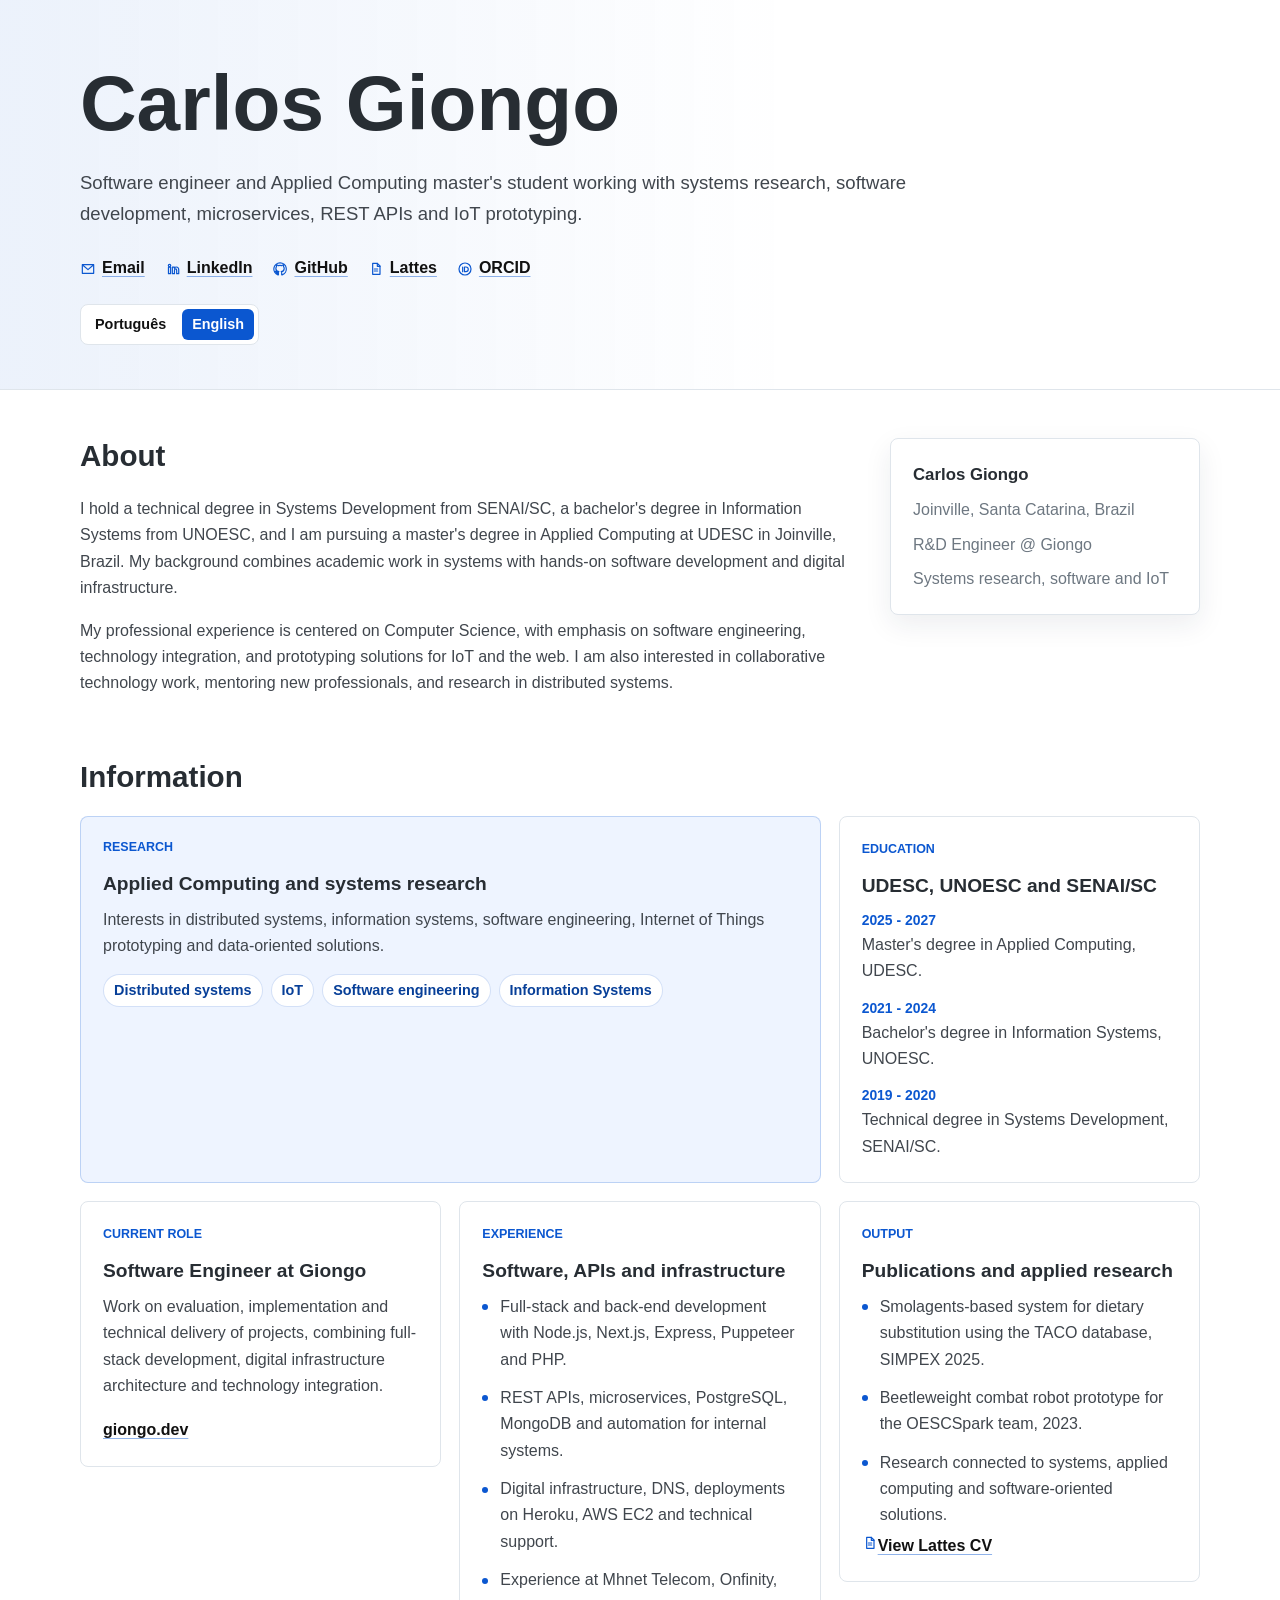
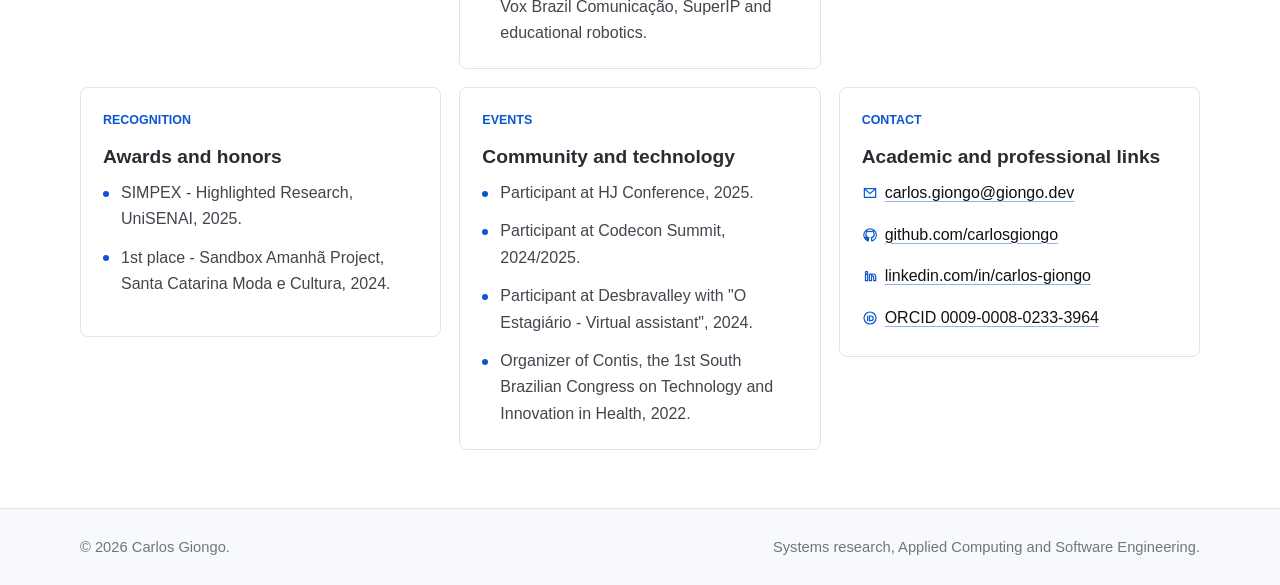
==== en/index.html @ 08990a7a "Add files via upload" ====
<!doctype html>
<html lang="en">
  <head>
    <meta charset="utf-8">
    <meta name="viewport" content="width=device-width, initial-scale=1">
    <title>Carlos Giongo | Systems Research and Software Engineering</title>
    <meta name="description" content="Personal website of Carlos Giongo, software engineer, Applied Computing master's student at UDESC, and researcher in systems, software, microservices, REST APIs and IoT.">
    <meta name="author" content="Carlos Giongo">
    <meta name="keywords" content="Carlos Giongo, Giongo, systems research, information systems, applied computing, software engineering, distributed systems, microservices, REST APIs, IoT, UDESC, UNOESC">
    <meta name="robots" content="index, follow">
    <meta name="theme-color" content="#0b57d0">
    <link rel="canonical" href="https://carlosgiongo.com.br/en/">
    <meta property="og:type" content="profile">
    <meta property="og:locale" content="en_US">
    <meta property="og:locale:alternate" content="pt_BR">
    <meta property="og:title" content="Carlos Giongo | Systems Research">
    <meta property="og:description" content="Software engineer and Applied Computing master's student working with systems research, software, microservices, REST APIs and IoT.">
    <meta property="og:url" content="https://carlosgiongo.com.br/en/">
    <meta property="og:site_name" content="Carlos Giongo">
    <meta name="twitter:card" content="summary">
    <meta name="twitter:title" content="Carlos Giongo | Systems Research">
    <meta name="twitter:description" content="Software engineer, systems researcher and Applied Computing master's student at UDESC.">
    <link rel="alternate" hreflang="pt-BR" href="https://carlosgiongo.com.br/">
    <link rel="alternate" hreflang="en" href="https://carlosgiongo.com.br/en/">
    <link rel="alternate" hreflang="x-default" href="https://carlosgiongo.com.br/">
    <link rel="stylesheet" href="../styles.css">
    <!-- Google tag (gtag.js) -->
    <script async src="https://www.googletagmanager.com/gtag/js?id=G-MVPJH0V9WR"></script>
    <script>
      window.dataLayer = window.dataLayer || [];
      function gtag(){dataLayer.push(arguments);}
      gtag('js', new Date());

      gtag('config', 'G-MVPJH0V9WR');
    </script>
    <script type="application/ld+json">
      {
        "@context": "https://schema.org",
        "@type": "Person",
        "name": "Carlos Giongo",
        "alternateName": ["Carlos Giongo", "Giongo", "GIONGO, C. E.", "GIONGO, Carlos"],
        "url": "https://carlosgiongo.com.br/en/",
        "email": "mailto:carlos.giongo@giongo.dev",
        "jobTitle": "Software Engineer",
        "worksFor": {
          "@type": "Organization",
          "name": "Giongo"
        },
        "alumniOf": [
          {
            "@type": "CollegeOrUniversity",
            "name": "Santa Catarina State University"
          },
          {
            "@type": "CollegeOrUniversity",
            "name": "University of Western Santa Catarina"
          },
          {
            "@type": "EducationalOrganization",
            "name": "SENAI/SC"
          }
        ],
        "knowsAbout": [
          "Systems research",
          "Applied Computing",
          "Software Engineering",
          "Information Systems",
          "Distributed Systems",
          "Microservices",
          "REST APIs",
          "Internet of Things"
        ],
        "sameAs": [
          "https://www.linkedin.com/in/carlos-giongo/",
          "https://github.com/carlosgiongo",
          "http://lattes.cnpq.br/2771022570185135",
          "https://orcid.org/0009-0008-0233-3964"
        ]
      }
    </script>
  </head>
  <body>
    <svg class="icon-sprite" aria-hidden="true" focusable="false">
      <symbol id="icon-mail" viewBox="0 0 24 24">
        <path d="M3.5 5.5h17v13h-17z"></path>
        <path d="m4 6 8 7 8-7"></path>
      </symbol>
      <symbol id="icon-linkedin" viewBox="0 0 24 24">
        <path d="M5.2 9.2h3.1v9.8H5.2z"></path>
        <path d="M6.8 5a1.8 1.8 0 1 1 0 3.6 1.8 1.8 0 0 1 0-3.6z"></path>
        <path d="M11 9.2h3v1.4c.5-.8 1.4-1.6 3-1.6 3 0 3.6 2 3.6 4.6V19h-3.1v-4.8c0-1.1 0-2.5-1.5-2.5s-1.8 1.2-1.8 2.5V19H11z"></path>
      </symbol>
      <symbol id="icon-github" viewBox="0 0 24 24">
        <path d="M12 2.8a9.3 9.3 0 0 0-3 18.1c.5.1.7-.2.7-.5v-1.8c-2.8.6-3.4-1.2-3.4-1.2-.5-1.1-1.1-1.4-1.1-1.4-.9-.6.1-.6.1-.6 1 .1 1.5 1 1.5 1 .9 1.5 2.3 1.1 2.9.8.1-.6.3-1.1.6-1.3-2.2-.2-4.5-1.1-4.5-4.7 0-1 .4-1.9 1-2.6-.1-.3-.4-1.3.1-2.6 0 0 .8-.3 2.7 1a9.2 9.2 0 0 1 4.9 0c1.8-1.3 2.7-1 2.7-1 .5 1.3.2 2.3.1 2.6.6.7 1 1.5 1 2.6 0 3.6-2.3 4.5-4.5 4.7.4.3.7.9.7 1.8v2.7c0 .3.2.6.7.5A9.3 9.3 0 0 0 12 2.8z"></path>
      </symbol>
      <symbol id="icon-doc" viewBox="0 0 24 24">
        <path d="M7 3.5h7l4 4V20H7z"></path>
        <path d="M14 3.5V8h4"></path>
        <path d="M9.5 12h5"></path>
        <path d="M9.5 15h5"></path>
      </symbol>
      <symbol id="icon-orcid" viewBox="0 0 24 24">
        <path d="M12 21a9 9 0 1 0 0-18 9 9 0 0 0 0 18z"></path>
        <path d="M8.5 9v7"></path>
        <path d="M11.2 9h2.2a3.5 3.5 0 0 1 0 7h-2.2z"></path>
      </symbol>
    </svg>
    <header class="site-header">
      <div class="wrap">
        <h1>Carlos Giongo</h1>
        <p class="lead">
          Software engineer and Applied Computing master's student working with systems research,
          software development, microservices, REST APIs and IoT prototyping.
        </p>
        <div class="quick-links" aria-label="Main links">
          <a href="mailto:carlos.giongo@giongo.dev"><svg class="icon"><use href="#icon-mail"></use></svg>Email</a>
          <a href="https://www.linkedin.com/in/carlos-giongo/"><svg class="icon"><use href="#icon-linkedin"></use></svg>LinkedIn</a>
          <a href="https://github.com/carlosgiongo"><svg class="icon"><use href="#icon-github"></use></svg>GitHub</a>
          <a href="http://lattes.cnpq.br/2771022570185135"><svg class="icon"><use href="#icon-doc"></use></svg>Lattes</a>
          <a href="https://orcid.org/0009-0008-0233-3964"><svg class="icon"><use href="#icon-orcid"></use></svg>ORCID</a>
        </div>
        <div class="language-switch" aria-label="Select language">
          <a href="../" lang="pt-BR" data-lang-switch="pt">Português</a>
          <a class="is-current" href="./" lang="en" data-lang-switch="en">English</a>
        </div>
      </div>
    </header>

    <main class="wrap content" id="content">
      <section class="intro" aria-labelledby="about">
        <div>
          <h2 id="about">About</h2>
          <p>
            I hold a technical degree in Systems Development from SENAI/SC, a bachelor's degree in Information
            Systems from UNOESC, and I am pursuing a master's degree in Applied Computing at UDESC in
            Joinville, Brazil. My background combines academic work in systems with hands-on software
            development and digital infrastructure.
          </p>
          <p>
            My professional experience is centered on Computer Science, with emphasis on software engineering,
            technology integration, and prototyping solutions for IoT and the web. I am also interested in
            collaborative technology work, mentoring new professionals, and research in distributed systems.
          </p>
        </div>
        <aside class="identity-card" aria-label="Professional identity summary">
          <strong>Carlos Giongo</strong>
          <span>Joinville, Santa Catarina, Brazil</span>
          <span>R&amp;D Engineer @ Giongo</span>
          <span>Systems research, software and IoT</span>
        </aside>
      </section>

      <section aria-labelledby="cards">
        <h2 id="cards">Information</h2>
        <div class="card-grid">
          <article class="card feature" style="height: 100%;">
            <p class="card-kicker">Research</p>
            <h3>Applied Computing and systems research</h3>
            <p>
              Interests in distributed systems, information systems, software engineering, Internet of Things
              prototyping and data-oriented solutions.
            </p>
            <ul class="tag-list" aria-label="Research topics">
              <li>Distributed systems</li>
              <li>IoT</li>
              <li>Software engineering</li>
              <li>Information Systems</li>
            </ul>
          </article>

          <article class="card">
            <p class="card-kicker">Education</p>
            <h3>UDESC, UNOESC and SENAI/SC</h3>
            <ol class="timeline">
              <li>
                <time>2025 - 2027</time>
                <span>Master's degree in Applied Computing, UDESC.</span>
              </li>
              <li>
                <time>2021 - 2024</time>
                <span>Bachelor's degree in Information Systems, UNOESC.</span>
              </li>
              <li>
                <time>2019 - 2020</time>
                <span>Technical degree in Systems Development, SENAI/SC.</span>
              </li>
            </ol>
          </article>

          <article class="card">
            <p class="card-kicker">Current role</p>
            <h3>Software Engineer at Giongo</h3>
            <p>
              Work on evaluation, implementation and technical delivery of projects, combining full-stack
              development, digital infrastructure architecture and technology integration.
            </p>
            <a class="text-link" href="https://giongo.dev/">giongo.dev</a>
          </article>

          <article class="card">
            <p class="card-kicker">Experience</p>
            <h3>Software, APIs and infrastructure</h3>
            <ul class="plain-list">
              <li>Full-stack and back-end development with Node.js, Next.js, Express, Puppeteer and PHP.</li>
              <li>REST APIs, microservices, PostgreSQL, MongoDB and automation for internal systems.</li>
              <li>Digital infrastructure, DNS, deployments on Heroku, AWS EC2 and technical support.</li>
              <li>Experience at Mhnet Telecom, Onfinity, Vox Brazil Comunicação, SuperIP and educational robotics.</li>
            </ul>
          </article>

          <article class="card">
            <p class="card-kicker">Output</p>
            <h3>Publications and applied research</h3>
            <ul class="plain-list">
              <li>Smolagents-based system for dietary substitution using the TACO database, SIMPEX 2025.</li>
              <li>Beetleweight combat robot prototype for the OESCSpark team, 2023.</li>
              <li>Research connected to systems, applied computing and software-oriented solutions.</li>
            </ul>
            <a class="text-link icon-link" href="http://lattes.cnpq.br/2771022570185135"><svg class="icon"><use href="#icon-doc"></use></svg>View Lattes CV</a>
          </article>

          <article class="card">
            <p class="card-kicker">Recognition</p>
            <h3>Awards and honors</h3>
            <ul class="plain-list">
              <li>SIMPEX - Highlighted Research, UniSENAI, 2025.</li>
              <li>1st place - Sandbox Amanhã Project, Santa Catarina Moda e Cultura, 2024.</li>
            </ul>
          </article>

          <article class="card">
            <p class="card-kicker">Events</p>
            <h3>Community and technology</h3>
            <ul class="plain-list">
              <li>Participant at HJ Conference, 2025.</li>
              <li>Participant at Codecon Summit, 2024/2025.</li>
              <li>Participant at Desbravalley with "O Estagiário - Virtual assistant", 2024.</li>
              <li>Organizer of Contis, the 1st South Brazilian Congress on Technology and Innovation in Health, 2022.</li>
            </ul>
          </article>

          <article class="card">
            <p class="card-kicker">Contact</p>
            <h3>Academic and professional links</h3>
            <ul class="link-list">
              <li><a href="mailto:carlos.giongo@giongo.dev"><svg class="icon"><use href="#icon-mail"></use></svg>carlos.giongo@giongo.dev</a></li>
              <li><a href="https://github.com/carlosgiongo"><svg class="icon"><use href="#icon-github"></use></svg>github.com/carlosgiongo</a></li>
              <li><a href="https://www.linkedin.com/in/carlos-giongo/"><svg class="icon"><use href="#icon-linkedin"></use></svg>linkedin.com/in/carlos-giongo</a></li>
              <li><a href="https://orcid.org/0009-0008-0233-3964"><svg class="icon"><use href="#icon-orcid"></use></svg>ORCID 0009-0008-0233-3964</a></li>
            </ul>
          </article>
        </div>
      </section>
    </main>

    <footer class="site-footer">
      <div class="wrap footer-grid">
        <p>&copy; <span id="current-year">2026</span> Carlos Giongo.</p>
        <p>Systems research, Applied Computing and Software Engineering.</p>
      </div>
    </footer>

    <script src="../script.js"></script>
  </body>
</html>
---- styles.css ----
:root {
  --background: #ffffff;
  --surface: #f7f9fc;
  --surface-strong: #eef4ff;
  --text: #40464d;
  --heading: #272d33;
  --muted: #6d7781;
  --line: #dfe5eb;
  --blue: #0b57d0;
  --blue-dark: #073f98;
  --black: #111111;
  --shadow: 0 10px 28px rgba(20, 36, 64, 0.08);
}

* {
  box-sizing: border-box;
}

html {
  scroll-behavior: smooth;
}

body {
  margin: 0;
  background: var(--background);
  color: var(--text);
  font-family: Arial, Helvetica, sans-serif;
  font-size: 16px;
  line-height: 1.65;
}

.icon-sprite {
  display: none;
}

a {
  color: var(--black);
  text-decoration-color: rgba(11, 87, 208, 0.45);
  text-decoration-thickness: 1px;
  text-underline-offset: 3px;
}

a:hover,
a:focus {
  color: var(--blue);
}

.icon {
  width: 1em;
  height: 1em;
  flex: 0 0 auto;
  color: var(--blue);
  fill: none;
  stroke: currentColor;
  stroke-linecap: round;
  stroke-linejoin: round;
  stroke-width: 1.8;
}

.wrap {
  width: min(1120px, calc(100% - 40px));
  margin: 0 auto;
}

.site-header {
  border-bottom: 1px solid var(--line);
  background:
    linear-gradient(90deg, rgba(11, 87, 208, 0.08), rgba(11, 87, 208, 0) 62%),
    var(--background);
  padding: 56px 0 44px;
}

.eyebrow {
  margin: 0 0 4px;
  color: var(--blue);
  font-size: 0.95rem;
  font-weight: 700;
}

h1,
h2,
h3 {
  color: var(--heading);
  line-height: 1.2;
}

h1 {
  margin: 0;
  font-size: clamp(2.4rem, 7vw, 4.9rem);
  letter-spacing: 0;
}

h2 {
  margin: 0 0 22px;
  font-size: 1.85rem;
}

h3 {
  margin: 0 0 12px;
  font-size: 1.2rem;
}

.lead {
  max-width: 840px;
  margin: 18px 0 0;
  color: var(--text);
  font-size: 1.16rem;
}

.quick-links {
  display: flex;
  flex-wrap: wrap;
  gap: 10px 20px;
  margin-top: 26px;
}

.quick-links a {
  display: inline-flex;
  align-items: center;
  gap: 6px;
  font-weight: 700;
}

.language-switch {
  display: inline-flex;
  gap: 6px;
  margin-top: 22px;
  border: 1px solid var(--line);
  border-radius: 8px;
  padding: 4px;
  background: #ffffff;
}

.language-switch a {
  border-radius: 6px;
  padding: 4px 10px;
  color: var(--black);
  font-size: 0.9rem;
  font-weight: 700;
  text-decoration: none;
}

.language-switch a:hover,
.language-switch a:focus,
.language-switch .is-current {
  background: var(--blue);
  color: #ffffff;
}

.content {
  padding: 48px 0 58px;
}

.intro {
  display: grid;
  grid-template-columns: minmax(0, 1fr) 310px;
  gap: 34px;
  align-items: start;
  margin-bottom: 46px;
}

.intro p {
  max-width: 780px;
  margin: 0 0 16px;
}

.identity-card,
.card {
  border: 1px solid var(--line);
  border-radius: 8px;
  background: var(--background);
}

.identity-card {
  display: grid;
  gap: 8px;
  padding: 22px;
  box-shadow: var(--shadow);
}

.identity-card strong {
  color: var(--heading);
  font-size: 1.05rem;
}

.identity-card span {
  color: var(--muted);
}

.card-grid {
  display: grid;
  grid-template-columns: repeat(3, minmax(0, 1fr));
  align-items: start;
  gap: 18px;
}

.card {
  min-height: 250px;
  padding: 22px;
}

.card.feature {
  grid-column: span 2;
  min-height: 218px;
  padding-block: 20px;
  background: var(--surface-strong);
  border-color: rgba(11, 87, 208, 0.22);
}

.card p {
  margin: 0 0 14px;
}

.card-kicker {
  color: var(--blue);
  font-size: 0.78rem;
  font-weight: 700;
  letter-spacing: 0;
  text-transform: uppercase;
}

.tag-list,
.plain-list,
.link-list,
.timeline {
  margin: 0;
  padding: 0;
}

.tag-list {
  display: flex;
  flex-wrap: wrap;
  gap: 8px;
  list-style: none;
}

.tag-list li {
  border: 1px solid rgba(11, 87, 208, 0.18);
  border-radius: 999px;
  background: #ffffff;
  color: var(--blue-dark);
  padding: 4px 10px;
  font-size: 0.9rem;
  font-weight: 700;
}

.timeline,
.plain-list,
.link-list {
  list-style: none;
}

.plain-list li {
  position: relative;
  padding-left: 18px;
}

.plain-list li::before {
  position: absolute;
  left: 0;
  top: 0.66em;
  width: 6px;
  height: 6px;
  border-radius: 50%;
  background: var(--blue);
  content: "";
}

.timeline li + li,
.plain-list li + li,
.link-list li + li {
  margin-top: 12px;
}

.link-list a,
.icon-link {
  display: inline-flex;
  align-items: center;
  gap: 7px;
}

.timeline time {
  display: block;
  color: var(--blue);
  font-size: 0.87rem;
  font-weight: 700;
}

.timeline span {
  display: block;
}

.text-link {
  display: inline-block;
  margin-top: 4px;
  font-weight: 700;
}

.site-footer {
  border-top: 1px solid var(--line);
  background: var(--surface);
  color: var(--muted);
  padding: 26px 0;
  font-size: 0.92rem;
}

.footer-grid {
  display: flex;
  flex-wrap: wrap;
  justify-content: space-between;
  gap: 10px 24px;
}

.footer-grid p {
  margin: 0;
}

@media (max-width: 860px) {
  .intro,
  .card-grid {
    grid-template-columns: 1fr;
  }

  .card.feature {
    grid-column: auto;
  }

  .card {
    min-height: 0;
  }
}

@media (max-width: 560px) {
  .wrap {
    width: min(100% - 28px, 1120px);
  }

  .site-header {
    padding: 38px 0 34px;
  }

  .lead {
    font-size: 1.04rem;
  }

  .content {
    padding: 34px 0 42px;
  }

  .quick-links {
    gap: 8px 14px;
  }
}
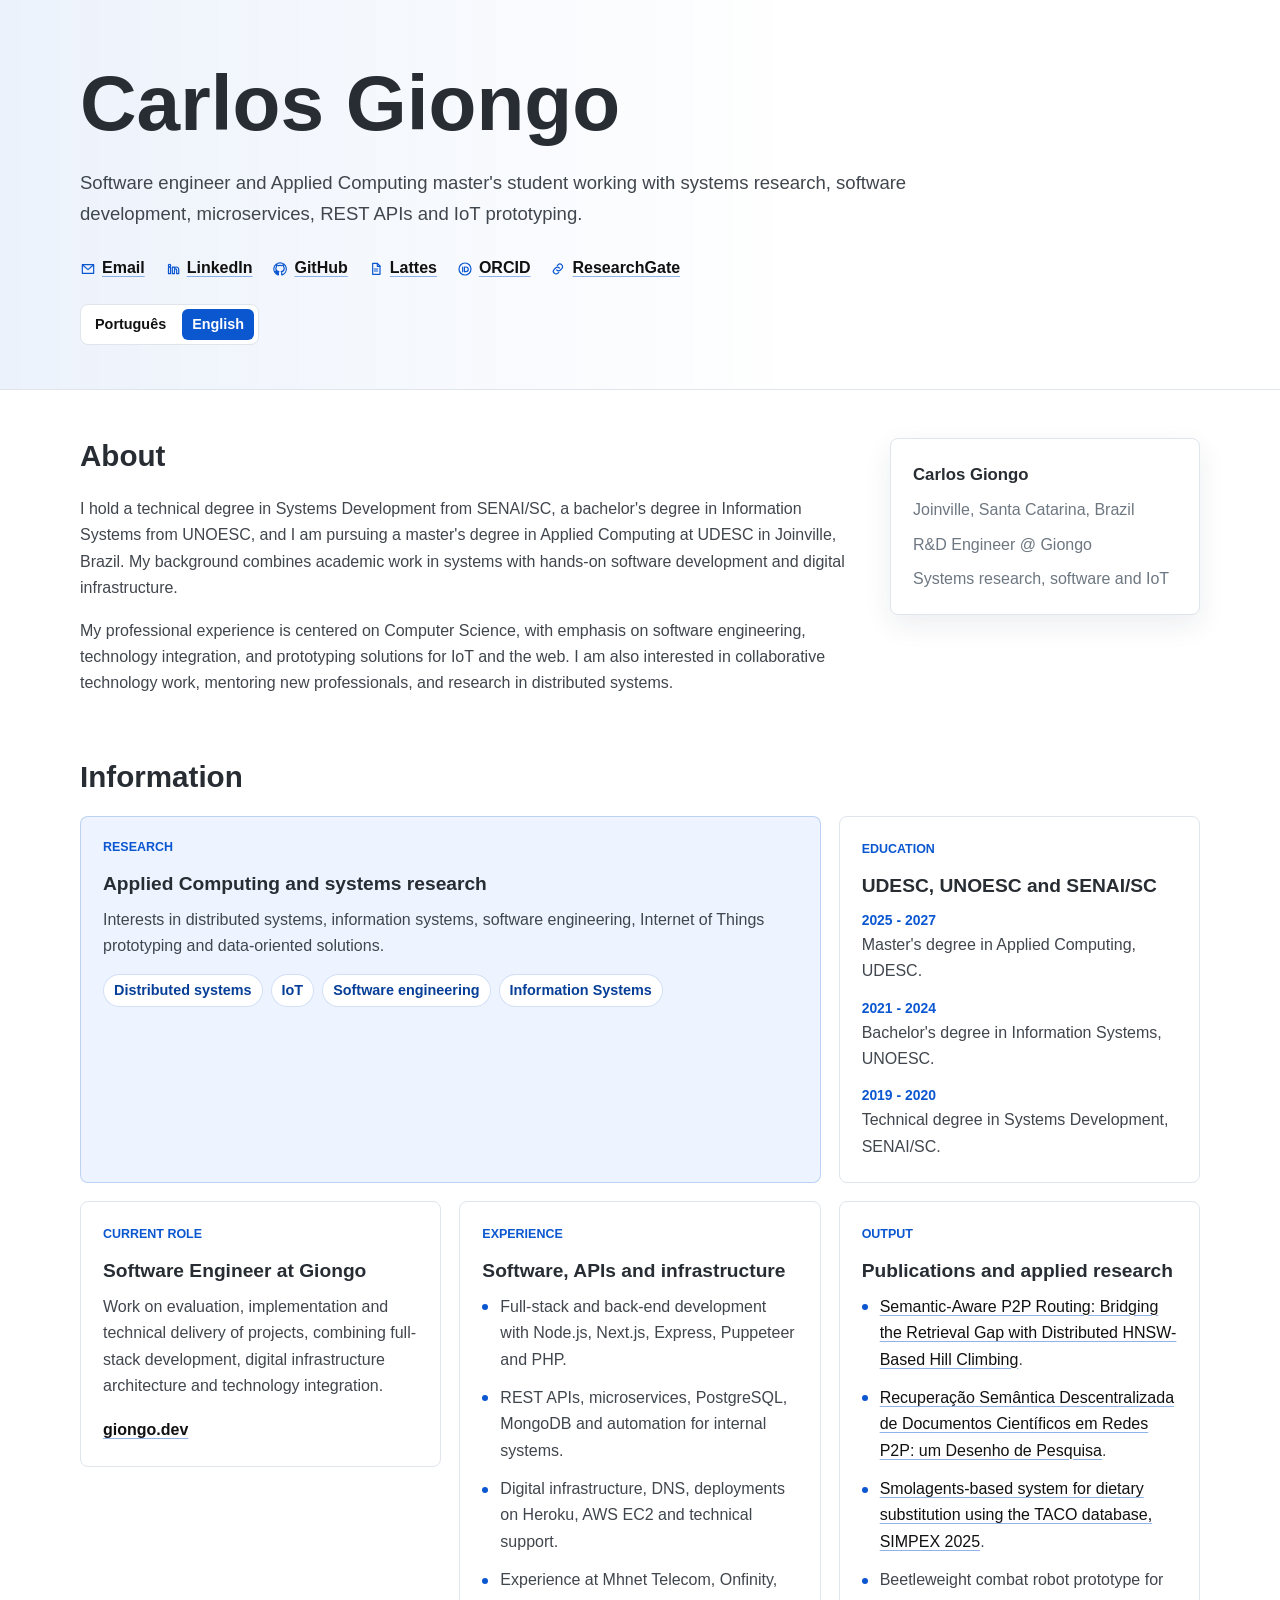
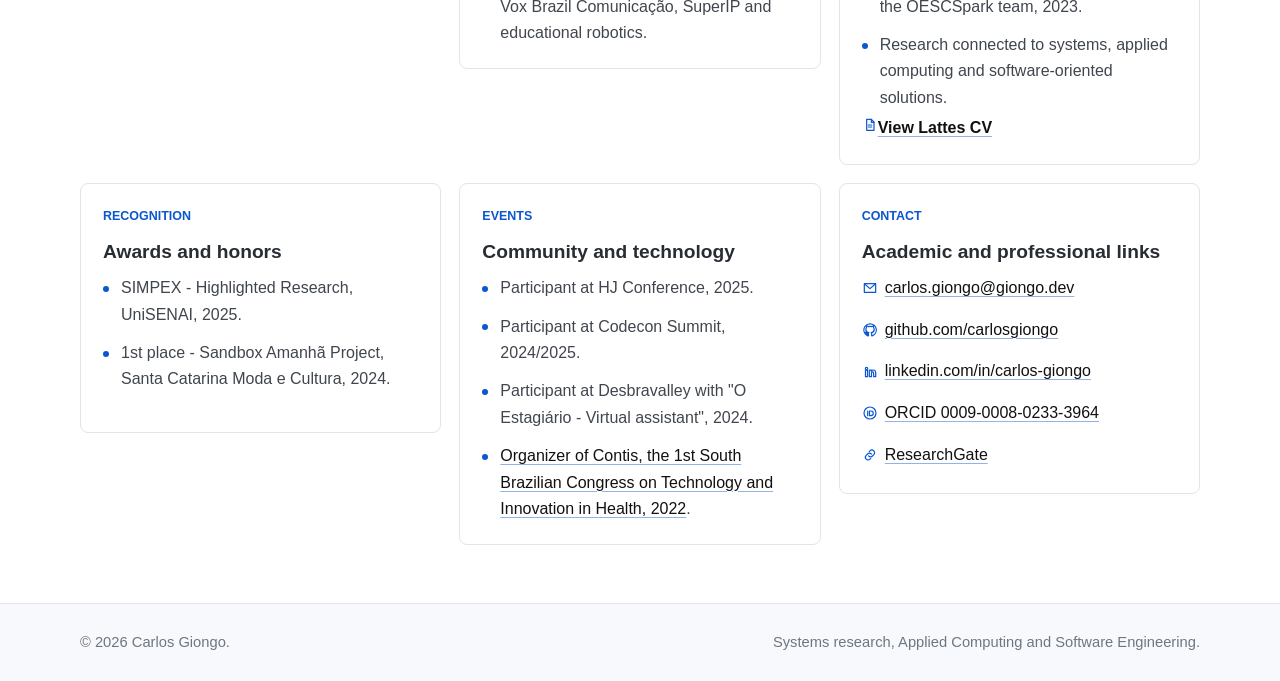
==== commit 63726fba: "feat: adicionado novas pesquisas" ====
--- a/en/index.html
+++ b/en/index.html
@@ -74,7 +74,8 @@
           "https://www.linkedin.com/in/carlos-giongo/",
           "https://github.com/carlosgiongo",
           "http://lattes.cnpq.br/2771022570185135",
-          "https://orcid.org/0009-0008-0233-3964"
+          "https://orcid.org/0009-0008-0233-3964",
+          "https://www.researchgate.net/profile/Carlos-Giongo-2"
         ]
       }
     </script>
@@ -103,6 +104,10 @@
         <path d="M12 21a9 9 0 1 0 0-18 9 9 0 0 0 0 18z"></path>
         <path d="M8.5 9v7"></path>
         <path d="M11.2 9h2.2a3.5 3.5 0 0 1 0 7h-2.2z"></path>
+      </symbol>
+      <symbol id="icon-link" viewBox="0 0 24 24">
+        <path d="M10 13.5a4 4 0 0 0 5.7 0l2-2a4 4 0 0 0-5.7-5.7l-1.1 1.1"></path>
+        <path d="M14 10.5a4 4 0 0 0-5.7 0l-2 2a4 4 0 0 0 5.7 5.7l1.1-1.1"></path>
       </symbol>
     </svg>
     <header class="site-header">
@@ -118,6 +123,7 @@
           <a href="https://github.com/carlosgiongo"><svg class="icon"><use href="#icon-github"></use></svg>GitHub</a>
           <a href="http://lattes.cnpq.br/2771022570185135"><svg class="icon"><use href="#icon-doc"></use></svg>Lattes</a>
           <a href="https://orcid.org/0009-0008-0233-3964"><svg class="icon"><use href="#icon-orcid"></use></svg>ORCID</a>
+          <a href="https://www.researchgate.net/profile/Carlos-Giongo-2"><svg class="icon"><use href="#icon-link"></use></svg>ResearchGate</a>
         </div>
         <div class="language-switch" aria-label="Select language">
           <a href="../" lang="pt-BR" data-lang-switch="pt">Português</a>
@@ -212,7 +218,9 @@
             <p class="card-kicker">Output</p>
             <h3>Publications and applied research</h3>
             <ul class="plain-list">
-              <li>Smolagents-based system for dietary substitution using the TACO database, SIMPEX 2025.</li>
+              <li><a href="http://dx.doi.org/10.1007/978-3-032-23260-1_4">Semantic-Aware P2P Routing: Bridging the Retrieval Gap with Distributed HNSW-Based Hill Climbing</a>.</li>
+              <li><a href="https://doi.org/10.5753/sbsi_estendido.2026.249006">Recuperação Semântica Descentralizada de Documentos Científicos em Redes P2P: um Desenho de Pesquisa</a>.</li>
+              <li><a href="https://doi.org/10.29327/9786527216209.1091203">Smolagents-based system for dietary substitution using the TACO database, SIMPEX 2025</a>.</li>
               <li>Beetleweight combat robot prototype for the OESCSpark team, 2023.</li>
               <li>Research connected to systems, applied computing and software-oriented solutions.</li>
             </ul>
@@ -235,7 +243,7 @@
               <li>Participant at HJ Conference, 2025.</li>
               <li>Participant at Codecon Summit, 2024/2025.</li>
               <li>Participant at Desbravalley with "O Estagiário - Virtual assistant", 2024.</li>
-              <li>Organizer of Contis, the 1st South Brazilian Congress on Technology and Innovation in Health, 2022.</li>
+              <li><a href="http://dx.doi.org/10.5965/9786588565643">Organizer of Contis, the 1st South Brazilian Congress on Technology and Innovation in Health, 2022</a>.</li>
             </ul>
           </article>
 
@@ -247,6 +255,7 @@
               <li><a href="https://github.com/carlosgiongo"><svg class="icon"><use href="#icon-github"></use></svg>github.com/carlosgiongo</a></li>
               <li><a href="https://www.linkedin.com/in/carlos-giongo/"><svg class="icon"><use href="#icon-linkedin"></use></svg>linkedin.com/in/carlos-giongo</a></li>
               <li><a href="https://orcid.org/0009-0008-0233-3964"><svg class="icon"><use href="#icon-orcid"></use></svg>ORCID 0009-0008-0233-3964</a></li>
+              <li><a href="https://www.researchgate.net/profile/Carlos-Giongo-2"><svg class="icon"><use href="#icon-link"></use></svg>ResearchGate</a></li>
             </ul>
           </article>
         </div>
